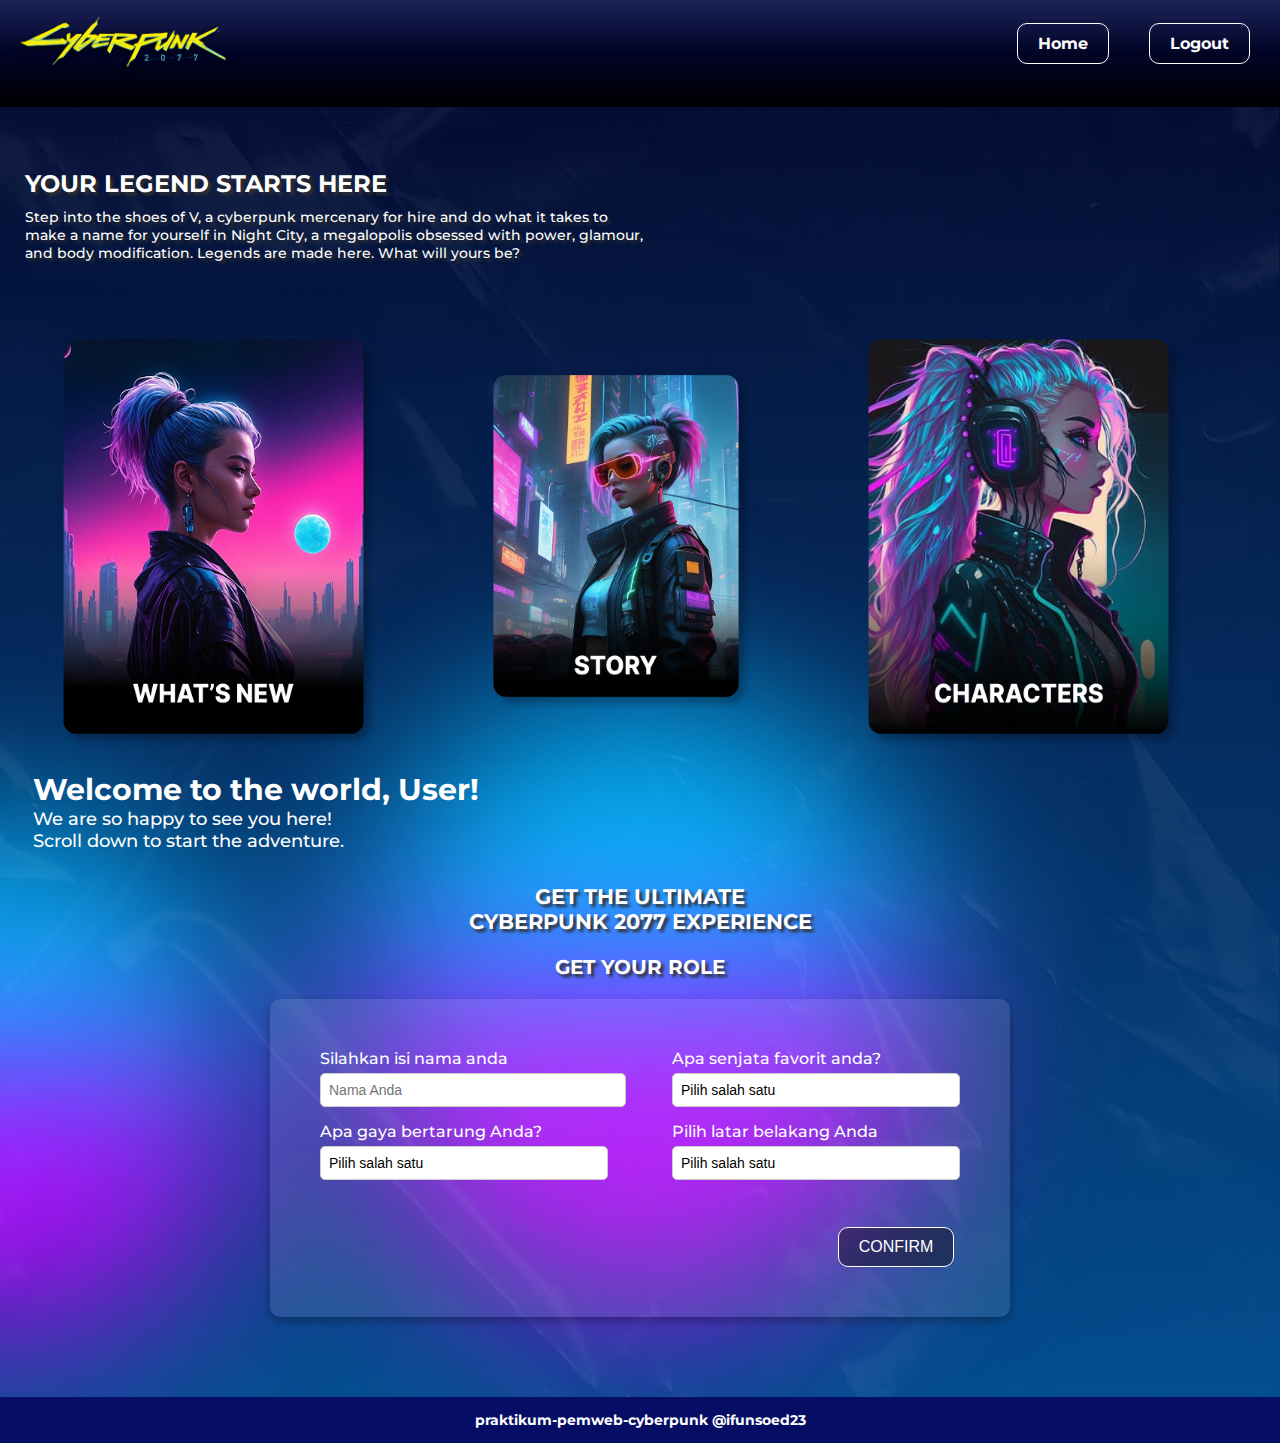
==== frame1.html @ 235cbbf1 "Add Frontend" ====
<!DOCTYPE html>
<html lang="en">
<head>
    <meta charset="UTF-8">
    <meta name="viewport" content="width=device-width, initial-scale=1.0">
    <link rel="stylesheet" href="css/style_page.css">
    <title>Cyberpunk Page</title>
    <style>
      @font-face {
          font-family: "Montserrat-Medium";
          src:url(font/Montserrat-Medium.ttf);
      }
      @font-face {
          font-family: "Montserrat-Bold";
          src:url(font/Montserrat-Bold.ttf);
      }
      @font-face {
          font-family: "Montserrat-ExtraBold";
          src:url(font/Montserrat-ExtraBold.ttf);
      }
      .gambar {
        background-image: url('images/tekstur2.png');
        background-position: center;
        background-repeat: repeat;
        background-size: cover;
      }
    </style>
</head>
<body>
    <header>
        <div class="logo">
            <img src="images/logo.png" alt="Cyberpunk Logo">
        </div>
        <div class="nav-buttons">
            <a href="frame1.html">Home</a>
            <a href="index.html">Logout</a>
        </div>
    </header>
    <div class="warna"></div>
    <div class="gif">
        <img src="images/Sequence-01.gif" alt="gif">
    </div>
    <div class="hero">
        <h1>Welcome to the world, User!</h1>
        <p>We are so happy to see you here!<br>
            Scroll down to start the adventure.</p>
    </div>
    <div class="kotak"></div>

    <div class="gambar">
        <section class="content-section">
            <div class="elips-content"></div>
            <div class="content-title">
                <h2>YOUR LEGEND STARTS HERE</h2>
                <p>Step into the shoes of V, a cyberpunk mercenary for hire and do what it takes to<br>
                    make a name for yourself in Night City, a megalopolis obsessed with power, glamour,<br>
                    and body modification. Legends are made here. What will yours be?</p>
            </div>
            <div class="grid">
                <button class="nav-btn prev-btn"></button>
                <div class="card-container" id="card-container">
                    <div class="card">
                        <a href="frame2.html">
                            <img src="images/image1.png" alt="What's New">
                        </a>
                    </div>
                    <div class="card">
                        <a href="frame3.html">
                            <img src="images/image2.png" alt="Story">
                        </a>
                    </div>
                    <div class="card">
                        <a href="frame4.html">
                            <img src="images/image3.png" alt="Characters">
                        </a>
                    </div>
                    <div class="card">
                        <a href="frame6.html">
                            <img src="images/image4.png" alt="Gameplay">
                        </a>
                    </div>
                    <div class="card">
                        <a href="frame2.html">
                            <img src="images/image5.png" alt="What's New">
                        </a>
                    </div>
                    <div class="card">
                        <a href="frame3.html">
                            <img src="images/image6.png" alt="Story">
                        </a>
                    </div>
                </div>
                <button class="nav-btn next-btn"></button>
            </div>
        </section>

        <section class="form-section">
            <div class="elips-form"></div>
            <div class="form-title">
                <p>GET THE ULTIMATE<br> CYBERPUNK 2077 EXPERIENCE</p>
                <p class="subtitle" style="font-size: 20px;">GET YOUR ROLE</p>
            </div>
            <div class="form-container">
                <form>
                    <div class="form-group-row">
                        <div class="form-group">
                            <label for="name">Silahkan isi nama anda</label>
                            <input type="text" id="name" placeholder="Nama Anda">
                        </div>
                        <div class="form-group">
                            <label for="weapon">Apa senjata favorit anda?</label>
                            <select id="weapon">
                                <option value="">Pilih salah satu</option>
                                <option value="tactical">Serangan Taktis</option>
                                <option value="combat">Head-on Combat</option>
                                <option value="creative">Strategi Kreatif</option>
                            </select>
                        </div>
                    </div>
                    <div class="form-group-row">
                        <div class="form-group">
                            <label for="fighting-style">Apa gaya bertarung Anda?</label>
                            <select id="fighting-style">
                                <option value="">Pilih salah satu</option>
                                <option value="hacking">Hacking Tools</option>
                                <option value="heavy-weapons">Senjata Berat</option>
                                <option value="gadgets">Gadget Canggih</option>
                            </select>
                        </div>
                        <div class="form-group">
                            <label for="background">Pilih latar belakang Anda</label>
                            <select id="background">
                                <option value="">Pilih salah satu</option>
                                <option value="hacker">Hacker Elit</option>
                                <option value="mercenary">Tentara Bayaran</option>
                                <option value="engineer">Insinyur Teknologi</option>
                            </select>
                        </div>
                    </div>
                    <button type="button">CONFIRM</button>
                </form>
            </div>
        </section>

        <footer class="frame1">
            <div class="text">
                <p>praktikum-pemweb-cyberpunk @ifunsoed23</p>
            </div>
        </footer>
    </div>

    <script>
        window.addEventListener('scroll', function() {
            const header = document.querySelector('header');
            const scrollTop = window.scrollY;

            if (scrollTop > 50) {
                header.classList.add('scrolled');
            } else {
                header.classList.remove('scrolled');
            }
        });

        window.onload = function() {
            const cardContainer = document.getElementById('card-container');
            let isDown = false;
            let startX;
            let scrollLeft;

            cardContainer.addEventListener('mousedown', (e) => {
                isDown = true;
                startX = e.pageX - cardContainer.offsetLeft;
                scrollLeft = cardContainer.scrollLeft;
            });

            cardContainer.addEventListener('mouseleave', () => {
                isDown = false;
            });

            cardContainer.addEventListener('mouseup', () => {
                isDown = false;
            });

            cardContainer.addEventListener('mousemove', (e) => {
                if (!isDown) return;
                e.preventDefault();
                const x = e.pageX - cardContainer.offsetLeft;
                const walk = (x - startX) * 3;
                cardContainer.scrollLeft = scrollLeft - walk;
            });
        }
    </script>
</body>
</html>
---- css/style_page.css ----
@font-face {
    font-family: "Montserrat-Bold";
    src: url('font/Montserrat-Bold.ttf');
}
@font-face {
    font-family: "Montserrat-ExtraBold";
    src: url('font/Montserrat-ExtraBold.ttf');
}
@font-face {
    font-family: "Montserrat-Medium";
    src: url('font/Montserrat-Medium.ttf');
}


body {
    margin: 0;
    font-family: "Montserrat-Medium";
    background: linear-gradient(180deg, #000428, #004e92);
    color: white;
    overflow-x: hidden;
    padding-top: 80px;
}

header {
    display: flex;
    justify-content: space-between;
    align-items: center;
    padding: 0px;
    background: linear-gradient(#1c2359, #010426, #000000);
    position: fixed;
    top: 0;
    left: 0;
    width: 100%;
    z-index: 1000;
    transition: background 0.3s ease;
}

header.scrolled {
    background: transparent;
}

.gif img {
    width: 100%;
    height: 500px;
    position: relative;
    z-index: -1;
}

.logo img {
    width: 25%; 
    height: 25%;
    margin-top: -20px;
}

.nav-buttons {
    display: flex;
    gap: 20px;
    padding: 20px;
    margin-top: -20px;

}

.nav-buttons a {
    text-decoration: none;
    color: white;
    cursor: pointer;
    margin: 0 10px;
    font-family: "Montserrat-Bold";
    border-radius: 10px;
    padding: 10px 20px;
    border: 1px solid #FFFFFF;
}

.nav-buttons a:hover {
    background: rgba(255, 255, 255, 0.3);
    transform: scale(1.05);
}

.hero {
    text-align: left;
    position: absolute;
    bottom: 30px;
    left: 20%;
    transform: translateX(-50%);
    height: auto;
    font-size: 18px;
}
.hero h1{
    margin-bottom: 0%;
    font-family: "Montserrat-Bold";
    font-size: 30px;
}
.hero p{
    margin-top: 0%;
}
.elips-content {
    position: absolute;
    top: 700px; /* Sesuaikan nilai top */
    left: 50%;
    transform: translate(-50%, 0);
    width: 600px;
    height: 600px;
    background: linear-gradient(360deg, #BD00FF 38.39%, #00B8FF 66.01%);
    border-radius: 50%;
    filter: blur(90px);
    opacity: 1;
    z-index: -1;
}

.elips-form {
    position: absolute;
    bottom: 0%;
    left: 0;
    transform: translateX(-50%);
    width: 500px;
    height: 500px;
    background: linear-gradient(360deg, #BD00FF 38.39%, #00B8FF 66.01%);
    border-radius: 50%;
    filter: blur(90px);
    opacity: 1;
    z-index: -1;
}


.content-section {
    padding: 50px 0px;
    text-align: left;
}

.content-title h2{
    font-family: "Montserrat-Bold";
    font-size: 24px;
    margin-bottom: 0%;
}
.content-title p {
    margin-top: 10px;
    font-size: 14px;
}
.content-title {
    margin-left: 25px;
    text-shadow: 3px 3px 3px #313030;
}

.content-section .grid {
    display: flex;
    grid-template-columns: repeat(auto-fit, minmax(200px, 1fr));
    scroll-behavior: smooth;
    position: relative;
    overflow-x: hidden;
}

.card-container {
    overflow-x: auto;
    scrollbar-width: none;
    -ms-overflow-style: none;
    display: flex;
    flex-wrap: nowrap;
    align-items: center;
}

.card {
    padding: 10px;
    border-radius: 10px;
    text-align: center;
    flex: 0 0 200px; 
    margin: 0px;
    transform: rotateY(20deg) scale(0.8);
    transition: transform 0.5s;
}


.card img {
    border-radius: 0px;
    margin-bottom: 0px;
}
.card-container::-webkit-scrollbar { /* Chrome, Safari, Opera */
    display: none;
}
.card-container {
    cursor: grab;
}

.card-container:active {
    cursor: grabbing;
}


.card:hover {
    transform: rotateY(0deg) scale(0.9);
}


.nav-btn {
    position: absolute;
    top: 50%;
    transform: translateY(-50%);
    background: transparent;
    border: none;
    cursor: pointer;
    font-size: 24px;
    z-index: 1;
}

.prev-btn {
    left: 10px;
}

.next-btn {
    right: 10px;
}
.form-title {
    font-family: "Montserrat-Bold";
    text-align: center;
    margin-bottom: 20px;
    font-size: 21px;
    text-shadow: 3px 3px 3px #313030;
}


.form-container {
    background: rgba(255, 255, 255, 0.1);
    border-radius: 10px;
    padding: 50px;
    box-shadow: 0 4px 10px rgba(0, 0, 0, 0.3);
    text-align: center;
    width: 50%;
    margin: auto;
}

.form-container h1 {
    font-size: 24px;
    margin-bottom: 20px;
}

.form-group {
    margin-bottom: 15px;
    text-align: left;
}

.form-group label {
    display: block;
    margin-bottom: 5px;
}

.form-group input,
.form-group select {
    width: 100%;
    padding: 8px;
    border: 1px solid #ccc;
    border-radius: 5px;
    font-size: 14px;
}

.form-group select {
    appearance: none;
    background-color: white;
}

.form-container button {
    background: rgba(7, 0, 0, 0.402);
    border: none;
    color: white;
    padding: 10px 20px;
    border-radius: 10px;
    font-size: 16px;
    cursor: pointer;
    border: 1px solid #FFFFFF;
    transition: background 0.3s;
    margin-left: 80%; 
    margin-top: 5%;
}
.form-section {
    position: relative;
    padding-bottom: 10px; /* tambahkan padding bottom */
}

.form-container button:hover {
    background: rgba(255, 255, 255, 0.3);
    transform: scale(1.05);
}

.form-group-row {
    display: flex;
    justify-content: space-between;
    gap: 10px; /* Jarak antar form group */
}

.form-group {
    flex-basis: 45%; /* Ukuran lebar form group _/
    background: rgba(255, 255, 255, 0.05); /_ Latar belakang form group _/
    padding: 10px; /_ Jarak dalam form group _/
    border-radius: 5px; /_ Sudut bulat form group _/
    box-shadow: 0 2px 5px rgba(0, 0, 0, 0.1); /_ Bayangan form group */
}

footer {
    position: relative;
    margin-top: 70px;
    background: #050D65;
    height: 10%;
    display: flex;
    justify-content: center;
    align-items: center;
    font-family: "Montserrat-Bold";
    font-size: 14px;
    text-align: center;
}
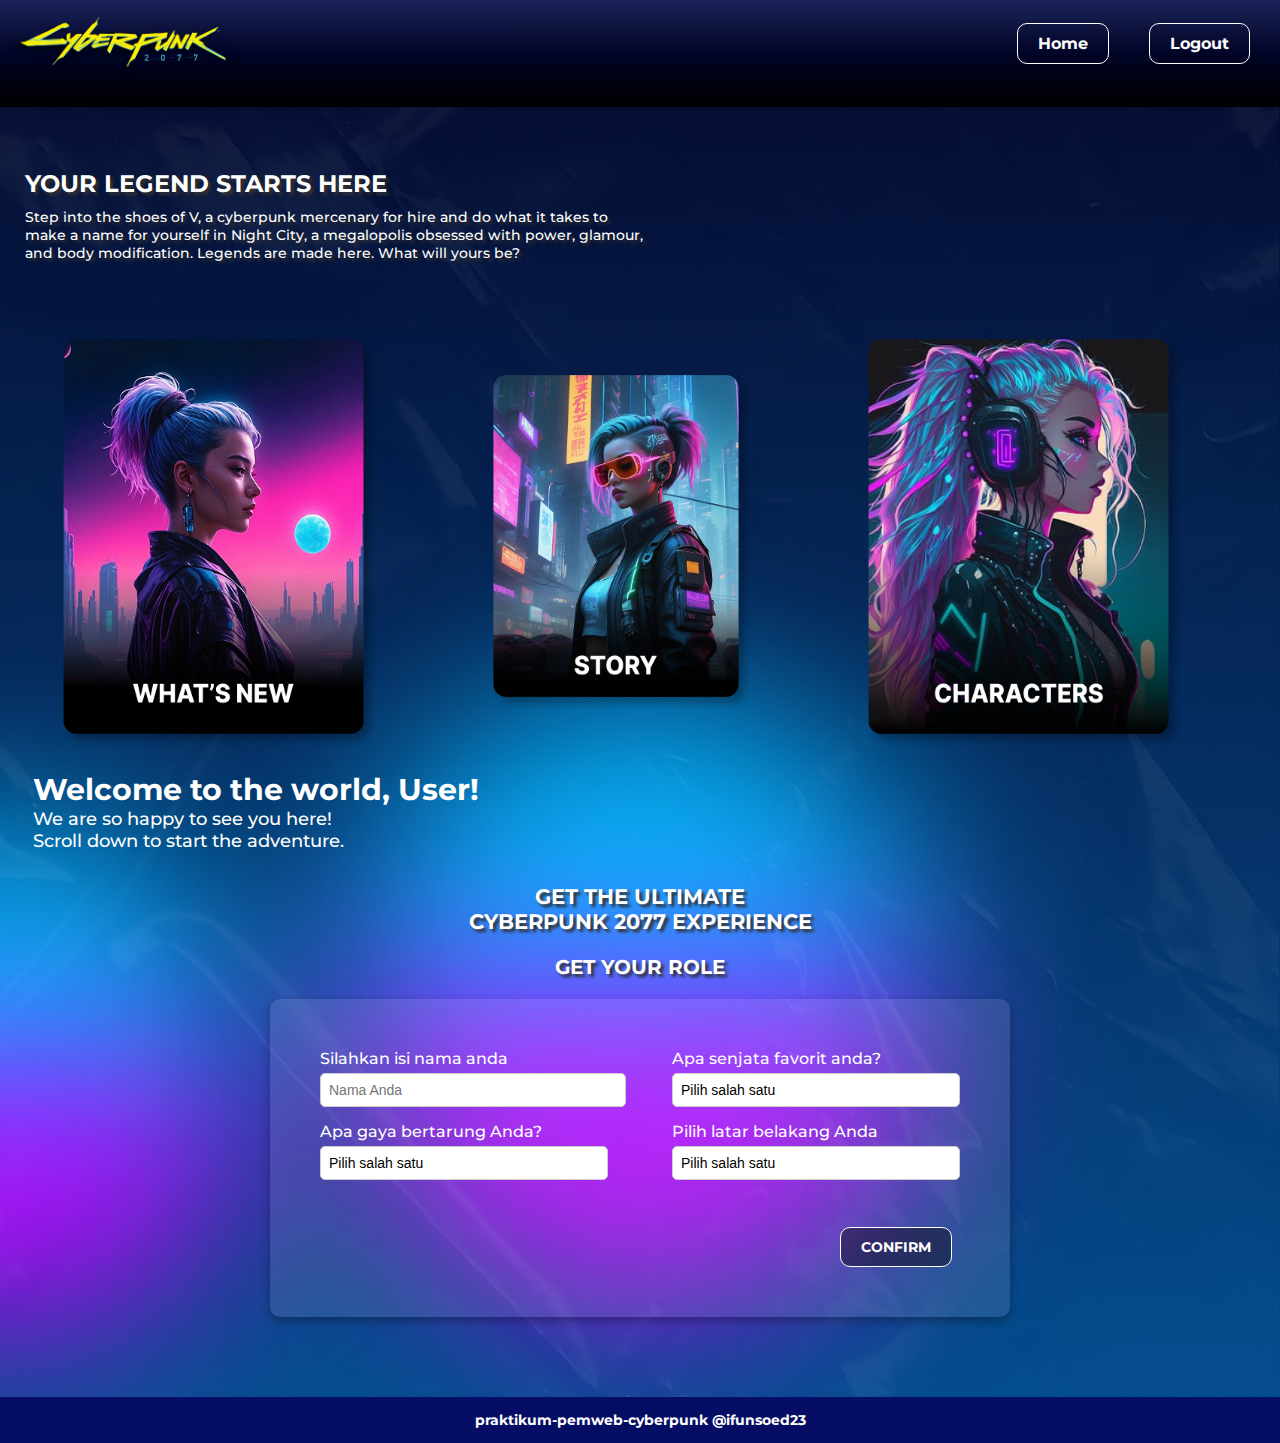
==== commit c7dfff42: "Update frame1.html" ====
--- a/frame1.html
+++ b/frame1.html
@@ -75,18 +75,8 @@
                         </a>
                     </div>
                     <div class="card">
-                        <a href="frame6.html">
+                        <a href="frame5.html">
                             <img src="images/image4.png" alt="Gameplay">
-                        </a>
-                    </div>
-                    <div class="card">
-                        <a href="frame2.html">
-                            <img src="images/image5.png" alt="What's New">
-                        </a>
-                    </div>
-                    <div class="card">
-                        <a href="frame3.html">
-                            <img src="images/image6.png" alt="Story">
                         </a>
                     </div>
                 </div>
--- a/css/style_page.css
+++ b/css/style_page.css
@@ -257,12 +257,13 @@
 }
 
 .form-container button {
+    font-family: "Montserrat-Bold";
     background: rgba(7, 0, 0, 0.402);
     border: none;
     color: white;
     padding: 10px 20px;
     border-radius: 10px;
-    font-size: 16px;
+    font-size: 14px;
     cursor: pointer;
     border: 1px solid #FFFFFF;
     transition: background 0.3s;
